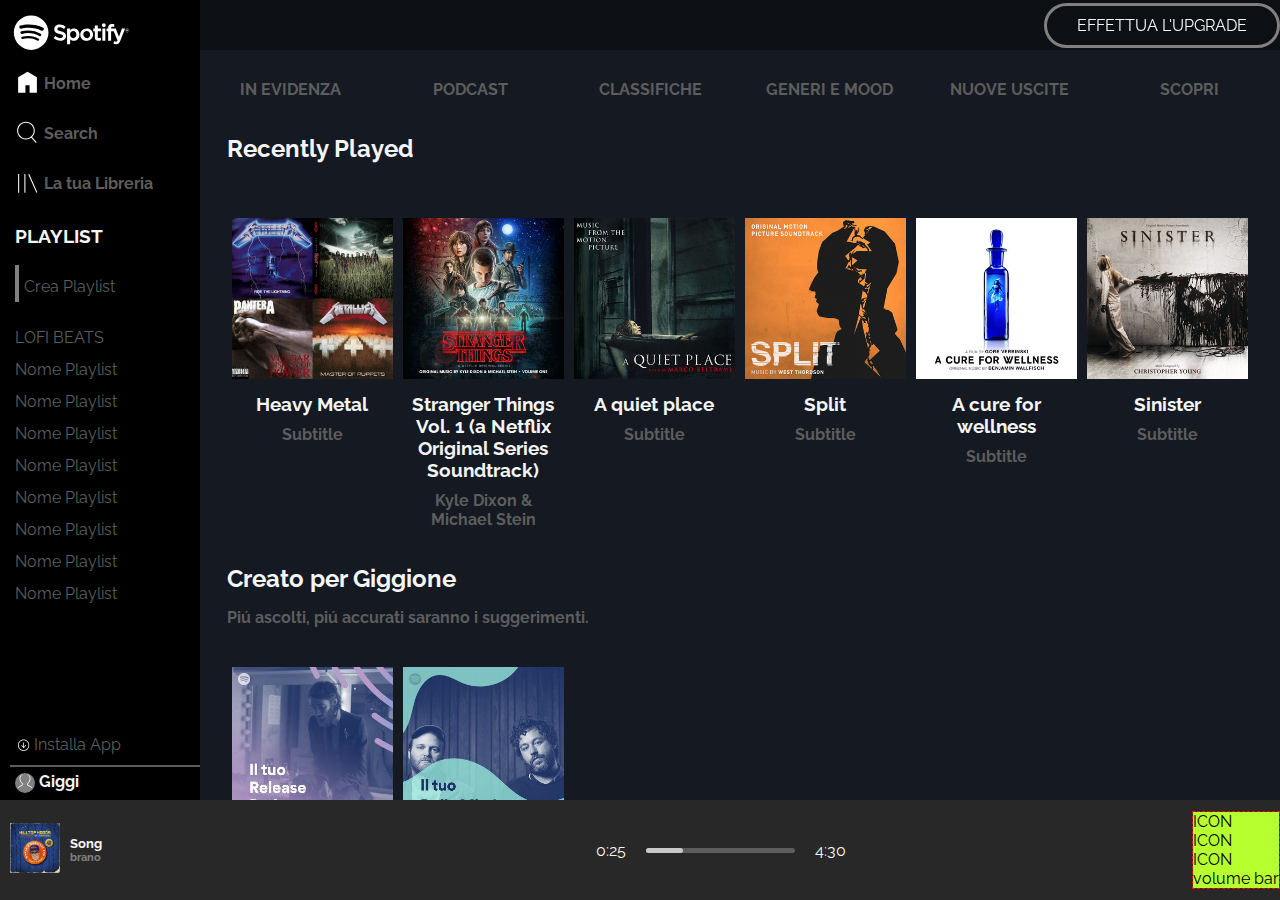
==== index.html @ 1440d71e "aggiunta m query sulla max height che rimuove cta" ====
<!DOCTYPE html>
<html lang="en">
    <head>
        <meta charset="UTF-8">
        <meta http-equiv="X-UA-Compatible" content="IE=edge">
        <meta name="viewport" content="width=device-width, initial-scale=1.0">
        <title>Spotify Lettore Web</title>
        <link rel="icon" type="image/x-icon" href="./img/favicon.svg" />
        <link rel="stylesheet" href="https://cdnjs.cloudflare.com/ajax/libs/font-awesome/6.3.0/css/all.min.css" integrity="sha512-SzlrxWUlpfuzQ+pcUCosxcglQRNAq/DZjVsC0lE40xsADsfeQoEypE+enwcOiGjk/bSuGGKHEyjSoQ1zVisanQ==" crossorigin="anonymous" referrerpolicy="no-referrer" />
        <link href="https://fonts.googleapis.com/css2?family=Raleway:ital,wght@0,100;0,200;0,300;0,400;0,500;0,600;0,700;0,800;0,900;1,100;1,200;1,300;1,400;1,500;1,600;1,700;1,800;1,900&display=swap" rel="stylesheet">
        <link rel="stylesheet" href="./css/style.css" />

    </head>


    <body class="pos-rel">



        <!------------    MAIN   ------------>
        <main class="d-flex overflow-y-hidden">


            <!------------    aside   ------------>

            <aside id="side-bar" class="d-flex direction-column">
                
                <div id="top-bar" class="">
                   
                    <a id="logo" class="white-text" href="#">
                        <span class="">
                            <img src="./img/logo-small.svg" alt="logo-small" />
                        </span>
                        <span class="d-none"> 
                            <img src="./img/logo.svg" alt="logo" />
                        </span>
                        
                    </a>

                    <a id="home" href="#">
                        <span class="">
                            <img src="./img/home.svg" alt="Home-logo" />
                        </span>
                        <span class="d-none"> 
                            <h4>Home</h4>
                        </span>
                        
                    </a>

                    <a id="search" href="#">
                        <span class="">
                            <img src="./img/search.svg" alt="Search-logo" />
                        </span>
                        <span class="d-none"> 
                            <h4>Search</h4>
                        </span>
                    </a>

                    <a id="library" href="#">
                        <span class="">
                            <img src="./img/libreria.svg" alt="Library-logo" />
                        </span>
                        <span class="d-none"> 
                            <h4>La tua Libreria</h4>
                        </span>
                    </a>

                </div>
                
                <div id="playlist" class="d-none overflow-y-hidden">
                    
                    <h3 class="white-text">PLAYLIST</h3>

                    <a id="create-playlist" class="d-flex align-center" href="#">
                        <span>
                            <i class="fa-solid fa-plus bg-grey black-text"></i>
                        </span>
                        <span class="">Crea Playlist</span>
                    </a>

                    <ul class="scroll">

                        <li class=""> 
                            <a href="#">LOFI BEATS</a>
                        </li>

                        <li class=""> 
                            <a href="#">Nome Playlist</a>
                        </li>

                        <li class=""> 
                            <a href="#">Nome Playlist</a>
                        </li>

                        <li class=""> 
                            <a href="#">Nome Playlist</a>
                        </li>

                        <li class=""> 
                            <a href="#">Nome Playlist</a>
                        </li>

                        <li class=""> 
                            <a href="#">Nome Playlist</a>
                        </li>

                        <li class=""> 
                            <a href="#">Nome Playlist</a>
                        </li>

                        <li class=""> 
                            <a href="#">Nome Playlist</a>
                        </li>

                        <li class=""> 
                            <a href="#">Nome Playlist</a>
                        </li>

                    </ul>

                </div>

                <div id="bottom-bar" class="text-center">

                    <a href="#" id="download">
                        <span class="">
                            <img src="./img/download.svg" alt="download" />
                        </span>
                        <span class="d-none">Installa App</span>
                    </a>

                    <a href="#" id="user">
                        <span class="">
                            <img src="./img/profile.svg" alt="download" />
                        </span>
                        <span class="d-none white-text"><h4>Giggi</h4></span>
                    </a>

                </div>
               
            </aside>



            <!------------    content   ------------>

            <div id="content" class="scroll">

                <div class="call-to-action d-flex pos-fix">
                    <a class="btn white-text" href="#">EFFETTUA L'UPGRADE</a>
                </div>

                <nav>
                    <ul class="d-flex wrap justify-center text-center">

                        <li class="">
                            <a href="#" ><h3>IN EVIDENZA</h3></a>
                        </li>

                        <li class="">
                            <a href="#" ><h3>PODCAST</h3></a>
                        </li>

                        <li class="">
                            <a href="#" ><h3>CLASSIFICHE</h3></a>
                        </li>

                        <li class="">
                            <a href="#" ><h3>GENERI E MOOD</h3></a>
                        </li>

                        <li class="">
                            <a href="#" ><h3>NUOVE USCITE</h3></a>
                        </li>

                        <li class="">
                            <a href="#" ><h3>SCOPRI</h3></a>
                        </li>
                        
                    </ul>
                </nav>

                <div class="container">

                    <section id="recent">
                        
                        <a href="#">
                            <h2 class="white-text">Recently Played</h2>
                        </a>

                        <div class="row d-flex wrap">

                            <div class="col text-center">
                                
                                <a href="#">
                                    <div class="w-100">
                                            <img class="w-100" src="./img/metal_lifting.jpg" alt="heavy-metal" />
                                        </div>
                                        <div class="white-text">
                                            <h3>Heavy Metal</h3>
                                        </div>
                                </a>

                                <div class="grey-dark-text">
                                        <a href="#">
                                            <h4>Subtitle</h4>
                                        </a>
                                </div>
                            </div>

                            <div class="col text-center">
                                
                                <a href="#">
                                    <div class="w-100">
                                            <img class="w-100" src="./img/stranger.jpeg" alt="stranger-things" />
                                        </div>
                                        <div class="white-text">
                                            <h3>Stranger Things Vol. 1 (a Netflix Original Series Soundtrack)</h3>
                                        </div>
                                </a>

                                <div class="grey-dark-text">
                                        <a href="#">
                                            <h4>Kyle Dixon & Michael Stein</h4>
                                        </a>
                                </div>
                            </div>

                            <div class="col text-center">
                                
                                <a href="#">
                                    <div class="w-100">
                                            <img class="w-100" src="./img/aquietplace.jpeg" alt="a-quite-place" />
                                        </div>
                                        <div class="white-text">
                                            <h3>A quiet place</h3>
                                        </div>
                                </a>

                                <div class="grey-dark-text">
                                        <a href="#">
                                            <h4>Subtitle</h4>
                                        </a>
                                </div>
                            </div>

                            <div class="col text-center">
                                
                                <a href="#">
                                    <div class="w-100">
                                            <img class="w-100" src="./img/split.jpeg" alt="split" />
                                        </div>
                                        <div class="white-text">
                                            <h3>Split</h3>
                                        </div>
                                </a>

                                <div class="grey-dark-text">
                                        <a href="#">
                                            <h4>Subtitle</h4>
                                        </a>
                                </div>
                            </div>

                            <div class="col text-center">
                                
                                <a href="#">
                                    <div class="w-100">
                                            <img class="w-100" src="./img/cure.jpeg" alt="cure" />
                                        </div>
                                        <div class="white-text">
                                            <h3>A cure for wellness</h3>
                                        </div>
                                </a>

                                <div class="grey-dark-text">
                                        <a href="#">
                                            <h4>Subtitle</h4>
                                        </a>
                                </div>
                            </div>

                            <div class="col text-center">
                                
                                <a href="#">
                                    <div class="w-100">
                                            <img class="w-100" src="./img/sinister.jpeg" alt="sinister" />
                                        </div>
                                        <div class="white-text">
                                            <h3>Sinister</h3>
                                        </div>
                                </a>

                                <div class="grey-dark-text">
                                        <a href="#">
                                            <h4>Subtitle</h4>
                                        </a>
                                </div>
                            </div>



                        </div>

                        

                    </section>

                    <section id="for-u">

                        <a href="#">
                            <h2 class="white-text">Creato per Giggione</h2>
                        </a> 

                        <h4 class="grey-dark-text">Piú ascolti, piú accurati saranno i suggerimenti.</h4>
                        
                        <div class="row d-flex wrap">

                            <div class="col text-center">

                                <a href="#">
                                    <div class="w-100">
                                        <img class="w-100" src="./img/radar.jpeg" alt="release-radar" />
                                    </div>

                                    <div class="white-text">
                                        <h3>Release Radar</h3>
                                    </div>
                                </a>

                            </div>

                            <div class="col text-center">

                                <a href="#">
                                    <div class="w-100">
                                        <img class="w-100" src="./img/mixdaily.jpeg" alt="daily-mix-1" />
                                    </div>

                                    <div class="white-text">
                                        <h3>Daily Mix 1</h3>
                                    </div>
                                </a>

                            </div>

                        </div>
                        
                    </section>

                    <section id="popular">

                        <a href="#">
                            <h2 class="white-text">Artisti piú popolari</h2>
                        </a>

                        <h4 class="grey-dark-text">Piú ascolti, piú accurati saranno i suggerimenti.</h4>

                        <div class="row d-flex wrap">

                            <div class="col text-center">
                                <a href="#">
                                    <div class="w-100">
                                        <img class="w-100 circular-frame" src="./img/youg.jpeg" alt="youg" />
                                    </div>
                                    <div class="white-text">
                                        <h3>Lana del Rey</h3>
                                    </div>
                                </a>
                            </div>

                            <div class="col text-center">
                                <a href="#">
                                    <div class="w-100">
                                        <img class="w-100 circular-frame" src="./img/einaudi.jpeg" alt="einaudi" />
                                    </div>
                                    <div class="white-text">
                                        <h3>Einaudi</h3>
                                    </div>
                                </a>
                            </div>
                            
                        </div>

                        
                        
                    </section>
                    
                </div>

            </div>

        </main>
        


        <!------------    FOOTER   ------------>

        <footer class="d-flex space-between align-center">

            <div id="footer-left" class="d-flex align-center space-between">

                <div id="footer-cover" class="d-flex align-center">
                    <div>
                        <img class="" src="./img/player_left.jpg" alt="footer-cover">
                    </div>

                    <span class="jusify-self-start">
                        <a href="#">
                            <h5 class="white-text">Song</h5>
                        </a>
                        <a href="#">
                            <h6 class="grey-text">brano</h6>
                        </a>
                    </span>
                </div>  
                
                <div class="grey-text">
                    
                    <a href="#"> 
                        <i class="fa-regular fa-folder"></i>
                    </a>
                    
                    <a href="#"> 
                        <i class="fa-regular fa-heart"></i>
                    </a>

                </div>
            </div>
            
            <div id="footer-center" class="white-text">

                <div class="d-flex align-center justify-center">
                    <i class="fa-solid fa-shuffle"></i>
                    <i class="fa-solid fa-backward-step"></i>
                    <i class="fa-regular fa-circle-play"></i>
                    <i class="fa-solid fa-forward-step"></i>
                    <i class="fa-solid fa-rotate-right"></i>
                </div>

                <div id="time-bar" class="d-flex align-center space-between">
                    <div class="time-gone">0:25</div>

                    <div class="slider">
                        <div class="percent">
                            <div class="status"></div>
                        </div>
                    </div>
                    
                    <div class="time-remain">4:30</div>
                    
                </div>
            </div>

            <div class="border-debug-red">
                <div class="debug-small-box">ICON</div>
                <div class="debug-small-box">ICON</div>
                <div class="debug-small-box">ICON</div>
                <div class="debug-small-box">volume bar</div>
            </div>
        </footer>

    </body>
</html>
---- css/style.css ----
/************************
       RESET RULES
************************/

*, *::before, *::after {
    margin: 0;
    padding: 0;
    box-sizing: border-box;
}

html{
    font-family: 'Raleway', sans-serif;
    min-height: 350px;
}

body{
    position: relative;
}

/************************
       DEBUG RULES
************************/

.debug-small-box{
    max-height: 20px;
    max-width: 200px;
    background-color: var(--green-acid-color);
}
.debug-medium-box{
    height: 300px;
    width: 300px;
    background-color:pink;
    padding:10px;
}

.border-debug-red{
    border: 1px dashed red;
}

.border-debug-green{
    border: 1px dashed rgb(6, 236, 6);
}

.debug-height-50{
    height: 50px;
}

/************************
       GLOBAL RULES
************************/

a {
    text-decoration: none;
    color: var(--dark-grey-color);
}




/************************
       UTILITY RULES
************************/

/*    color palette     */
:root{
    --black-color: #000000;
    --dark-blue-color: #141922;
    --light-black-color: #282828;
    --grey-color: #808080;
    --dark-grey-color: #5d5d5d;
    --light-grey-color: #c9c9c9;
    --white-color: #f5f5f5;
    --green-acid-color: #b8ff30;
    --layover-light-black: rgba(0, 0, 0, 0.4);

}


.white-text{
    color: var(--white-color);
}

.grey-dark-text{
    color: var(--dark-grey-color);
}

.black-text{
    color: var(--black-color);
}

.grey-text{
    color: var(--grey-color);
}

.bg-grey{
    background-color: var(--grey-color);
}

.d-flex{
    display: flex;
}

.direction-column{
    flex-direction: column;
}

.wrap{
    flex-wrap: wrap;
}

.justify-center{
    justify-content: center;
}

.space-between{
    justify-content: space-between;
}

.jusify-self-start{
    justify-self: flex-start;
}

.align-center{
    align-items: center;
}

.d-none{
    display: none;
}

.pos-rel{
    position: relative;
}

.pos-fix{
    position: fixed;
}

.text-right{
    text-align: right;
}

.text-center{
    text-align: center;
}

.text-left{
    text-align: left;
}

.btn{
    padding: 10px 30px;
    border: 3px solid var(--grey-color);
    border-radius: 50px;
    transition: scale 0.5s;
}

.middle-align{
    vertical-align: middle;
}

.container{
    width: 95%;
    margin: 0 auto;
}

.scroll{
    overflow-y: auto;
   
}

.overflow-y-hidden{
    overflow-y: hidden;
}

.w-100{
    width: 100%;
}

.h-100{
    height: 100%;
}



/************************
       STYLE RULES
************************/

/*main*/

main{
    height: calc(100vh - 100px);
}

/*side-bar*/

#side-bar{
    height:100%;
    width: 50px;
    background-color: var(--black-color);
    padding-top: 10px;
}

#top-bar{
    height: calc(100% - 60px);
    

}

#top-bar a{
    width: 100%;
    padding: 5px;
    display: inline-block;
    text-align: center;
}

#top-bar #logo img {
    height: 30px;
}

#top-bar #home img,
#top-bar #search img,
#top-bar #library img {
    width: 22px;
}

#bottom-bar{
    height: 60px;
}

#bottom-bar a {
    width: 100%;
    padding: 5px;
    display: inline-block;
}

#bottom-bar #download img {
    width: 15px;
}

#bottom-bar #user img {
    width: 20px;
    height: 20px;
    padding:1px;
    background-color: var(--grey-color);
    object-fit: cover;
    border-radius: 50%;
}



/*content*/

#content{
    width: calc(100% - 50px);
    background-color: var(--dark-blue-color);
}

.call-to-action{
    top:0;
    left: 50px;
    width: calc(100vw - 50px);
    background-color: var(--layover-light-black);
    height: 50px;
    z-index: 9999;
    justify-content: flex-end;
    align-items: center;
}

#content nav{
    margin-top:80px;
    
}

#content nav ul{
    list-style: none;
}

#content nav ul li{
    width: calc(100% / 4 - 10px);
    margin-left: 5px;
    margin-right: 5px;
    margin-bottom: 15px;
    font-size: 14px;
}

/*   section    */

section{
    margin-top:20px;
}

section a > h2 {
    margin-bottom: 15px;
    display: inline-block;
}

.col{
    width: calc(100% / 2 - 10px);
    margin-left: 5px;
    margin-right: 5px;
    margin-bottom: 15px;
    margin-top: 40px;
}

.col h3 {
    margin: 10px 0;

}

.col div.grey-dark-text{
    display: inline-block;
}

.circular-frame{
    border-radius: 50%;
    object-fit: cover;
}


/*footer*/

footer{
    height: 100px;
    background-color: var(--light-black-color);
}

#footer-left{
    width: 250px;
    height: 100px;
    padding: 10px;
}

#footer-left i{
    margin-left: 5px;
}

#footer-cover{
    gap: 10px;
    
}

#footer-cover img{
    width: 50px;
}

#footer-center i{
    margin: 0 25px;
    font-size: 30px;
}

/*regole barra*/

.slider{
    background-color: var(--dark-grey-color);
    height: 5px;
    width: 100%;
    margin: 20px 20px;
    border-radius: 2.5px;
}

#time-bar .percent{
    width: 25%;
}

.percent{
    position: relative;
    background-color: var(--light-grey-color);
    height: 100%;
    border-radius: 2.5px;
}

.status{
    display: none;
    position: absolute;
    bottom:-4px;
    left:90%;
    height: 12px;
    width: 12px;
    border-radius: 50%;
    background-color: var(--green-acid-color);
}



/************************
    HOVER RULES
************************/

#side-bar a:hover,
#content nav a:hover,
#footer-left a:hover {
    color:var(--white-color);
    cursor: pointer;
}

.call-to-action .btn:hover,
.fa-circle-play:hover {
    scale: 1.1;
}

section .col  div.grey-dark-text:hover,
section  h2:first-child:hover,
#footer-left h6:hover {
    text-decoration: underline;
    cursor: pointer;
}

.slider:hover .percent{
    background-color: var(--green-acid-color);
}
.slider:hover .status {
    display:block;

}






/************************
    RESPONSIVE RULES
************************/



/*SMALL*/

@media screen and (min-width: 576px) {

    #side-bar{
        width: 200px;
        padding-left: 10px;
    }

    #content{
        width: calc(100% - 200px);
    }

    .call-to-action{
        left: 200px;
        width: calc(100vw - 200px);
    }

    #content nav ul li{
        width: calc(100% / 3 - 30px);
    }

    
    #side-bar img {
        vertical-align: middle;
    }


    /*     top-bar      */

    #top-bar{
        display: flex;
        flex-direction: column;
        height: 325px;
    }

    #top-bar > a {
        margin-bottom: 10px;
        height: 40px;
        text-align: left;
    }

    #top-bar > a > span,
    #bottom-bar > a > span{
        display: inline-block;
    }

    #top-bar #logo{
        padding-left: 3px;
        margin-bottom: 15px;
    }

    #top-bar > #logo > span:first-child{
        display: none;
    }

    #top-bar #logo img {
        height: 35px;
    }
    
    #top-bar #home img,
    #top-bar #search img,
    #top-bar #library img {
        width: 25px;
        padding-bottom: 5px;
    }


    /*    bottom-bar    */


    #bottom-bar{
        text-align: left;
        height: auto;
    }
    #bottom-bar > a {
        margin-bottom: 10px;
        height: 25px;
    }
    
    #bottom-bar #user{
        border-top: 2px solid var(--dark-grey-color);
    }

    /*    playlist    */

    #playlist {
        display: flex;
        height: 100%;
        flex-direction: column;
        min-height: 250px;
        padding-left: 5px;
        line-height: 2rem;
    }
    
    #playlist ul.scroll {
        overflow-y: auto;
        flex-grow: 1;
       
    }


    #create-playlist{
        margin: 1rem 0;
        gap: 5px;
    }
   

    #create-playlist i{
        padding: 0 2px;
        font-size: 2rem;
    }
}

/*MEDIUM*/

@media screen and (min-width: 768px) {
    
    #content nav ul li{
        width: calc(100% / 5 - 10px);
    }

    .col{
        width: calc(100% / 4 - 10px);
    }

}

/*LARGE*/

@media screen and (min-width: 992px) {
    #content nav ul li{
        width: calc(100% / 6 - 10px);
    }

    .col{
        width: calc(100% / 6 - 10px);
    }

}

@media screen and (max-height: 650px) {

    .call-to-action{
        display: none;
    }
}
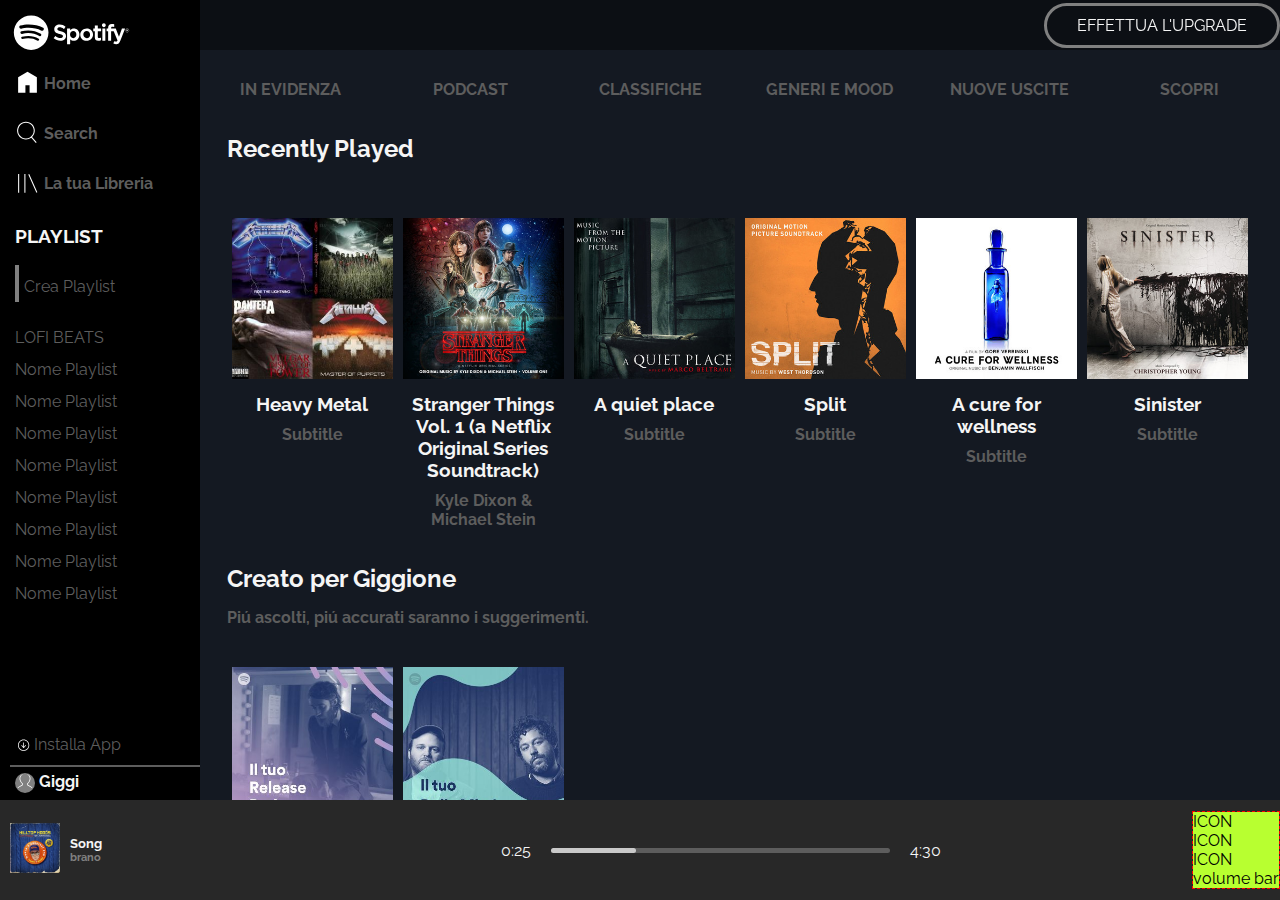
==== commit 7ed8caa0: "fix dimensioni footer-center" ====
--- a/index.html
+++ b/index.html
@@ -430,7 +430,7 @@
             
             <div id="footer-center" class="white-text">
 
-                <div class="d-flex align-center justify-center">
+                <div id="controls" class="d-flex align-center justify-center">
                     <i class="fa-solid fa-shuffle"></i>
                     <i class="fa-solid fa-backward-step"></i>
                     <i class="fa-regular fa-circle-play"></i>
@@ -446,7 +446,7 @@
                             <div class="status"></div>
                         </div>
                     </div>
-                    
+
                     <div class="time-remain">4:30</div>
                     
                 </div>
--- a/css/style.css
+++ b/css/style.css
@@ -345,9 +345,14 @@
     width: 50px;
 }
 
-#footer-center i{
-    margin: 0 25px;
-    font-size: 30px;
+#controls{
+    padding: 0 60px;
+    gap: 80px;
+    font-size: 20px;
+}
+
+#footer-center i:nth-child(3){
+    font-size: 25px;
 }
 
 /*regole barra*/
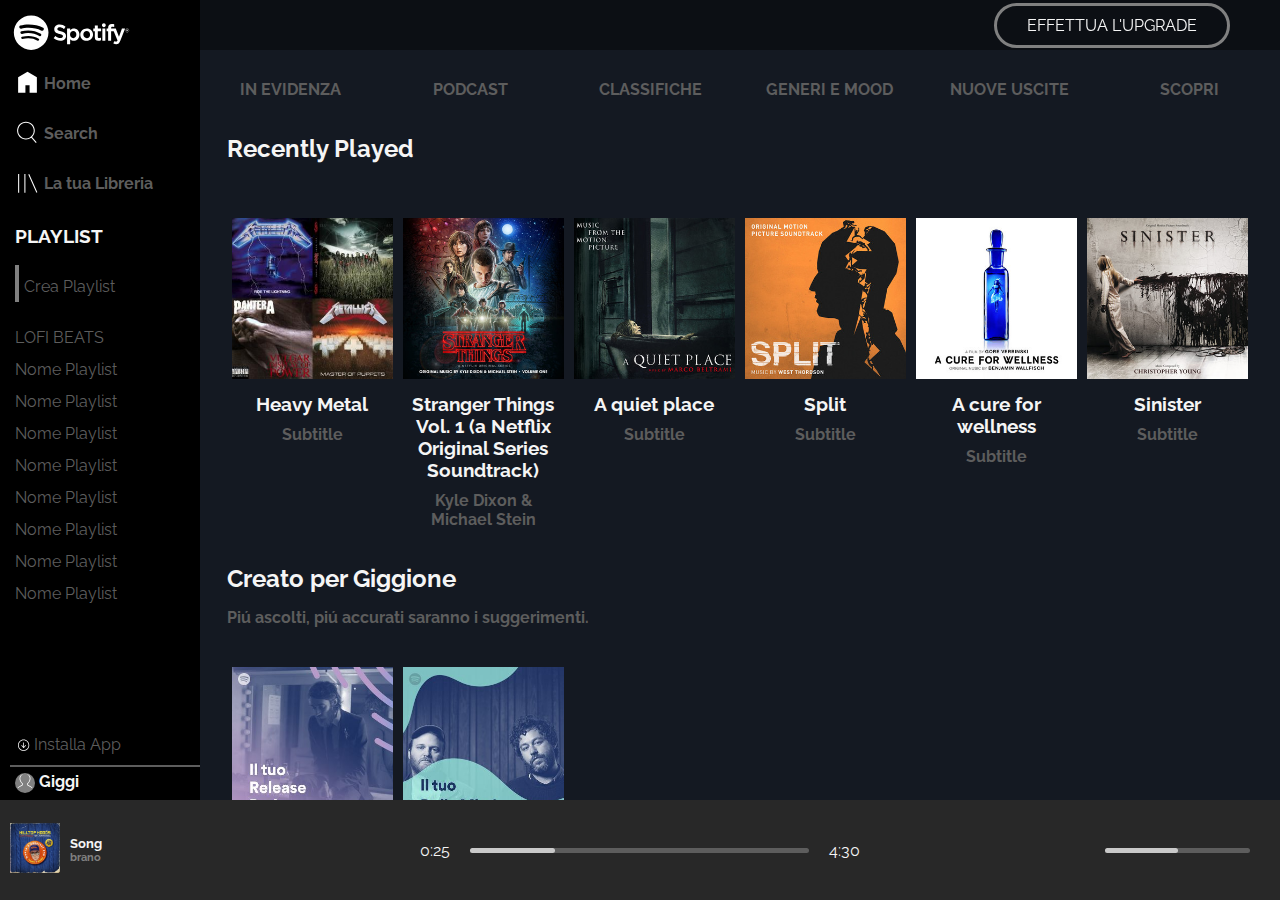
==== commit a80522c1: "ok footer right" ====
--- a/index.html
+++ b/index.html
@@ -452,11 +452,28 @@
                 </div>
             </div>
 
-            <div class="border-debug-red">
-                <div class="debug-small-box">ICON</div>
-                <div class="debug-small-box">ICON</div>
-                <div class="debug-small-box">ICON</div>
-                <div class="debug-small-box">volume bar</div>
+            <div id="footer-right" class="d-flex space-between align-center grey-text">
+               
+                <div class="">
+                    <i class="fa-solid fa-list"></i>
+                </div>
+                
+                <div class="">
+                    <i class="fa-solid fa-desktop"></i>
+                </div>
+
+                <div class="">
+                    <i class="fa-solid fa-volume-high"></i>
+                </div>
+                
+
+                <div class="slider">
+                    <div class="percent">
+                        <div class="status"></div>
+                    </div>
+                </div>
+
+                
             </div>
         </footer>
 
--- a/css/style.css
+++ b/css/style.css
@@ -149,6 +149,7 @@
 }
 
 .btn{
+    margin-right: 50px;
     padding: 10px 30px;
     border: 3px solid var(--grey-color);
     border-radius: 50px;
@@ -322,11 +323,13 @@
 /*footer*/
 
 footer{
+    width: 100%;
     height: 100px;
     background-color: var(--light-black-color);
 }
 
-#footer-left{
+#footer-left,
+#footer-right {
     width: 250px;
     height: 100px;
     padding: 10px;
@@ -351,8 +354,17 @@
     font-size: 20px;
 }
 
+
 #footer-center i:nth-child(3){
     font-size: 25px;
+}
+
+#footer-right .percent{
+    width: 50%;
+}
+
+#footer-right i{
+    margin-right: 15px;
 }
 
 /*regole barra*/
@@ -384,7 +396,7 @@
     height: 12px;
     width: 12px;
     border-radius: 50%;
-    background-color: var(--green-acid-color);
+    background-color: var(--grey-color);
 }
 
 
@@ -415,9 +427,14 @@
 .slider:hover .percent{
     background-color: var(--green-acid-color);
 }
+
 .slider:hover .status {
     display:block;
 
+}
+
+.slider:hover{
+    cursor: pointer;
 }
 
 
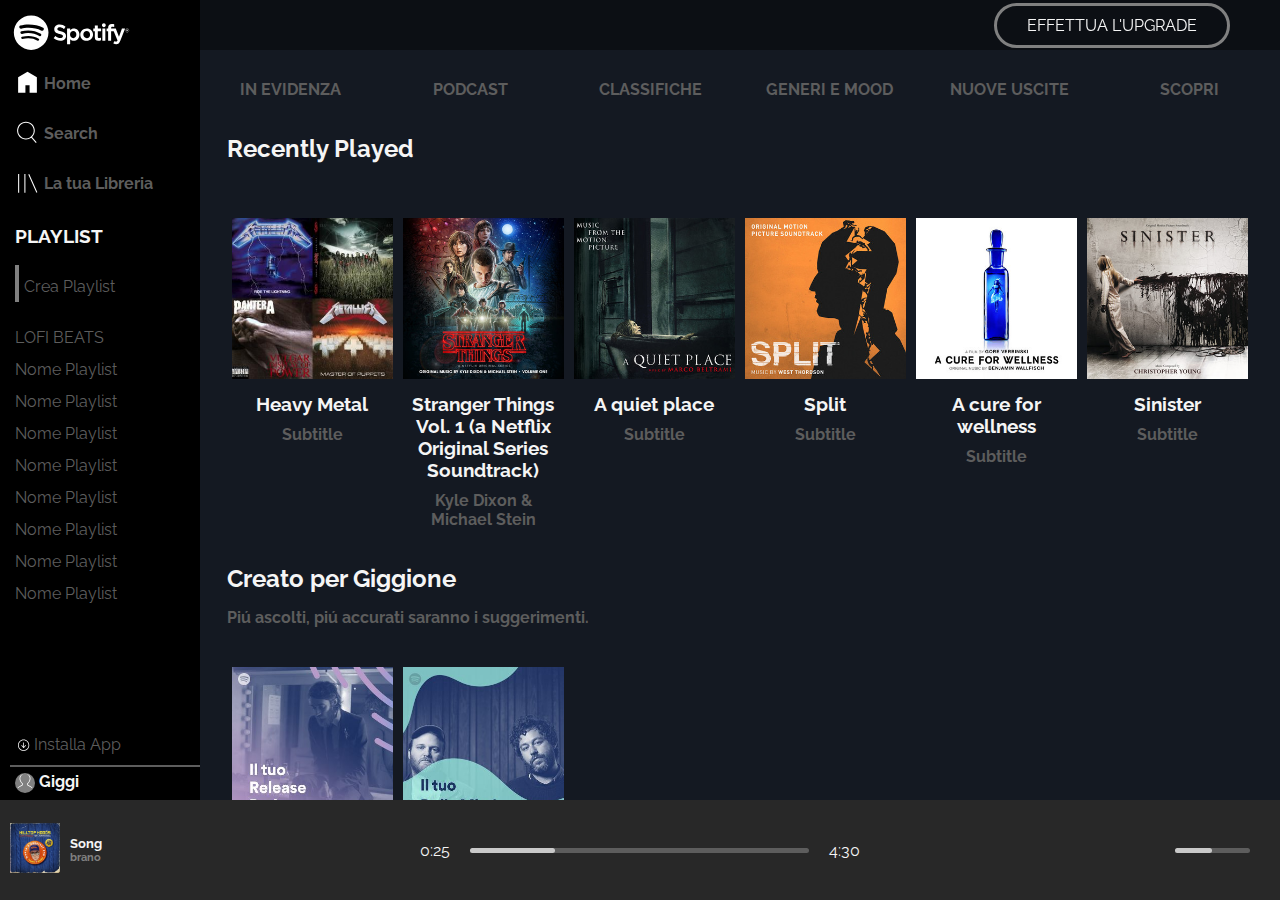
==== commit 00aeb10d: "altre modifiche footer-right" ====
--- a/index.html
+++ b/index.html
@@ -453,7 +453,6 @@
             </div>
 
             <div id="footer-right" class="d-flex space-between align-center grey-text">
-               
                 <div class="">
                     <i class="fa-solid fa-list"></i>
                 </div>
@@ -465,15 +464,16 @@
                 <div class="">
                     <i class="fa-solid fa-volume-high"></i>
                 </div>
-                
-
-                <div class="slider">
-                    <div class="percent">
-                        <div class="status"></div>
+
+                <div id="volume" class="d-flex justify-center">
+
+                    <div class="slider">
+                        <div class="percent">
+                            <div class="status"></div>
+                        </div>
                     </div>
-                </div>
-
-                
+                    
+                </div>
             </div>
         </footer>
 
--- a/css/style.css
+++ b/css/style.css
@@ -354,6 +354,9 @@
     font-size: 20px;
 }
 
+#time-bar{
+    width: 100%;
+}
 
 #footer-center i:nth-child(3){
     font-size: 25px;
@@ -365,6 +368,10 @@
 
 #footer-right i{
     margin-right: 15px;
+}
+
+#volume {
+    width: 50%;
 }
 
 /*regole barra*/
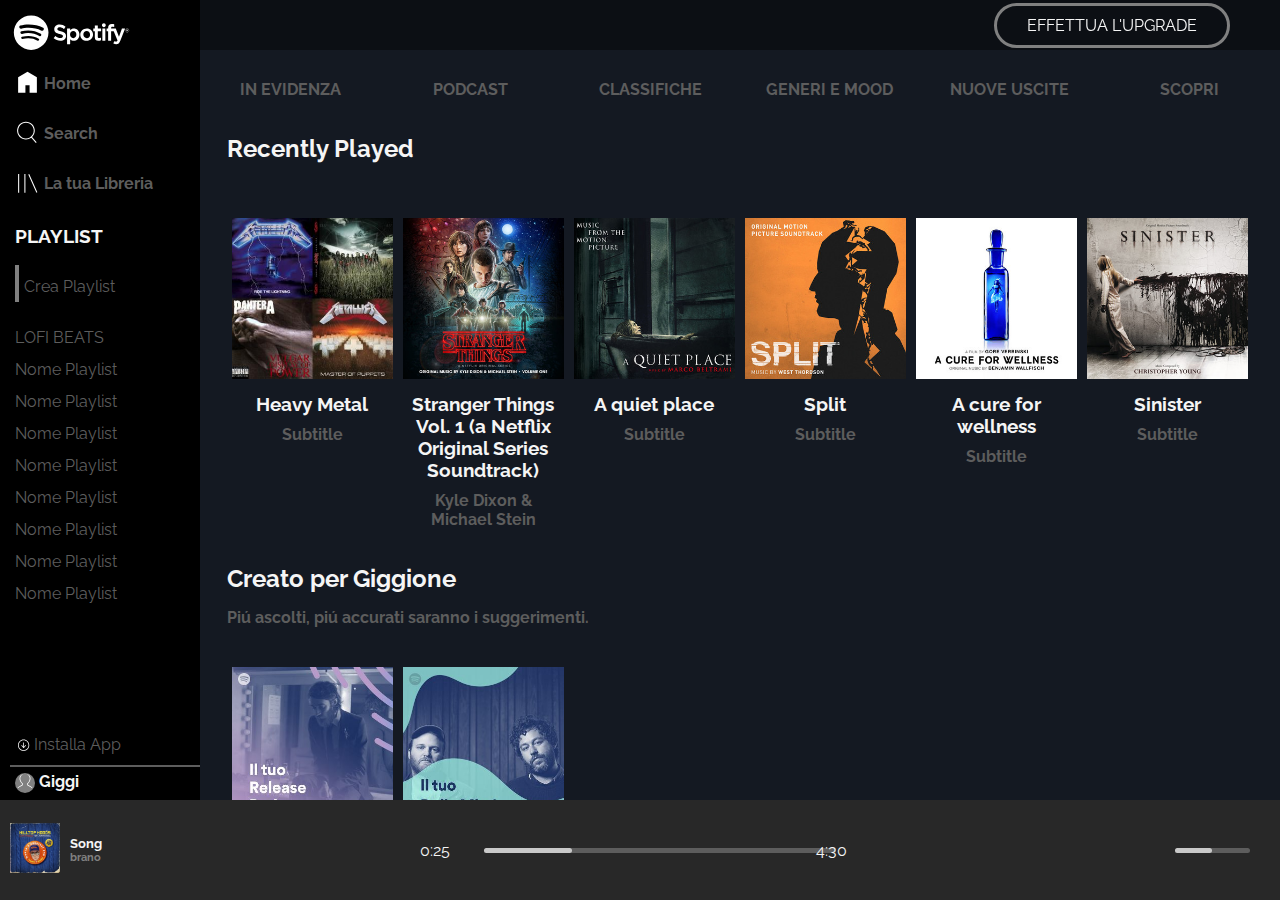
==== commit 64393007: "rules su .time-gone, .time-remain..ancora non va" ====
--- a/index.html
+++ b/index.html
@@ -441,37 +441,41 @@
                 <div id="time-bar" class="d-flex align-center space-between">
                     <div class="time-gone">0:25</div>
 
+                    <div class="actual-time">
+
+                        <div class="slider">
+                            <div class="percent">
+                                <div class="status"></div>
+                            </div>
+                        </div>
+                        
+                    </div>
+
+                    <div class="time-remain">4:30</div>
+                    
+                </div>
+            </div>
+
+            <div id="footer-right" class="d-flex space-between align-center grey-text">
+                <div class="">
+                    <i class="fa-solid fa-list"></i>
+                </div>
+                
+                <div class="">
+                    <i class="fa-solid fa-desktop"></i>
+                </div>
+
+                <div class="">
+                    <i class="fa-solid fa-volume-high"></i>
+                </div>
+
+                <div id="volume" class="d-flex justify-center">
+
                     <div class="slider">
                         <div class="percent">
                             <div class="status"></div>
                         </div>
                     </div>
-
-                    <div class="time-remain">4:30</div>
-                    
-                </div>
-            </div>
-
-            <div id="footer-right" class="d-flex space-between align-center grey-text">
-                <div class="">
-                    <i class="fa-solid fa-list"></i>
-                </div>
-                
-                <div class="">
-                    <i class="fa-solid fa-desktop"></i>
-                </div>
-
-                <div class="">
-                    <i class="fa-solid fa-volume-high"></i>
-                </div>
-
-                <div id="volume" class="d-flex justify-center">
-
-                    <div class="slider">
-                        <div class="percent">
-                            <div class="status"></div>
-                        </div>
-                    </div>
                     
                 </div>
             </div>
--- a/css/style.css
+++ b/css/style.css
@@ -341,7 +341,6 @@
 
 #footer-cover{
     gap: 10px;
-    
 }
 
 #footer-cover img{
@@ -349,17 +348,24 @@
 }
 
 #controls{
+    width: 100%;
+    height: 60%;
     padding: 0 60px;
     gap: 80px;
     font-size: 20px;
 }
 
-#time-bar{
-    width: 100%;
-}
-
 #footer-center i:nth-child(3){
     font-size: 25px;
+}
+
+.time-gone,
+.time-remain {
+    width: 10%;
+}
+
+.actual-time{
+    width: 80%;
 }
 
 #footer-right .percent{
@@ -446,9 +452,6 @@
 
 
 
-
-
-
 /************************
     RESPONSIVE RULES
 ************************/
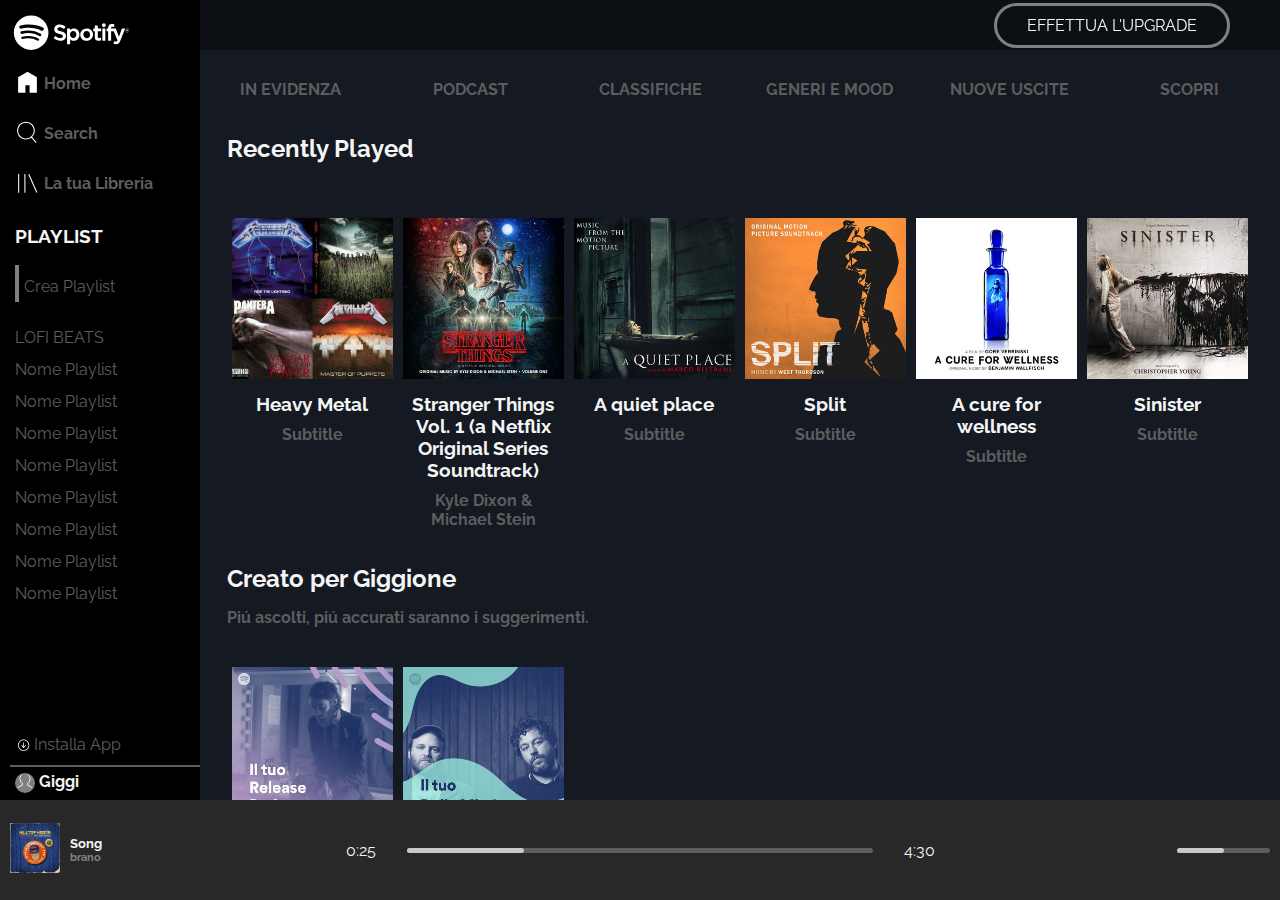
==== commit 24408c1e: "ok stilizzazione footer anche responsive" ====
--- a/index.html
+++ b/index.html
@@ -428,7 +428,7 @@
                 </div>
             </div>
             
-            <div id="footer-center" class="white-text">
+            <div id="footer-center" class="white-text text-center">
 
                 <div id="controls" class="d-flex align-center justify-center">
                     <i class="fa-solid fa-shuffle"></i>
@@ -448,7 +448,7 @@
                                 <div class="status"></div>
                             </div>
                         </div>
-                        
+
                     </div>
 
                     <div class="time-remain">4:30</div>
@@ -457,20 +457,26 @@
             </div>
 
             <div id="footer-right" class="d-flex space-between align-center grey-text">
-                <div class="">
-                    <i class="fa-solid fa-list"></i>
-                </div>
                 
-                <div class="">
-                    <i class="fa-solid fa-desktop"></i>
-                </div>
-
-                <div class="">
-                    <i class="fa-solid fa-volume-high"></i>
-                </div>
-
+                <div id="right-control">
+
+                    <span class="">
+                        <i class="fa-solid fa-list"></i>
+                    </span>
+                    
+                    <span class="">
+                        <i class="fa-solid fa-desktop"></i>
+                    </span>
+
+                    <span class="">
+                        <i class="fa-solid fa-volume-high"></i>
+                    </span>
+                    
+                </div>
+                
                 <div id="volume" class="d-flex justify-center">
-
+                   
+                    
                     <div class="slider">
                         <div class="percent">
                             <div class="status"></div>
--- a/css/style.css
+++ b/css/style.css
@@ -330,8 +330,8 @@
 
 #footer-left,
 #footer-right {
-    width: 250px;
-    height: 100px;
+    width: 190px;
+    height: 100%;
     padding: 10px;
 }
 
@@ -347,12 +347,19 @@
     width: 50px;
 }
 
+
+#footer-center{
+    width: calc(50% - 20px);
+    margin: 0 10px;
+}
+
 #controls{
-    width: 100%;
     height: 60%;
-    padding: 0 60px;
-    gap: 80px;
     font-size: 20px;
+}
+
+#footer-center i{
+    margin-left: 7px;
 }
 
 #footer-center i:nth-child(3){
@@ -365,20 +372,29 @@
 }
 
 .actual-time{
-    width: 80%;
-}
-
-#footer-right .percent{
+    margin: 0 15px;
+    width: calc(80% - 30px);
+}
+
+#right-control{
     width: 50%;
 }
 
 #footer-right i{
-    margin-right: 15px;
-}
-
-#volume {
+    font-size: 12px;
+    padding: 0 3px;
+}
+
+#footer-right #volume{
+    width: 60%;
+}
+
+#footer-right .percent {
     width: 50%;
 }
+
+
+
 
 /*regole barra*/
 
@@ -386,7 +402,7 @@
     background-color: var(--dark-grey-color);
     height: 5px;
     width: 100%;
-    margin: 20px 20px;
+    margin: 20px 0;
     border-radius: 2.5px;
 }
 
